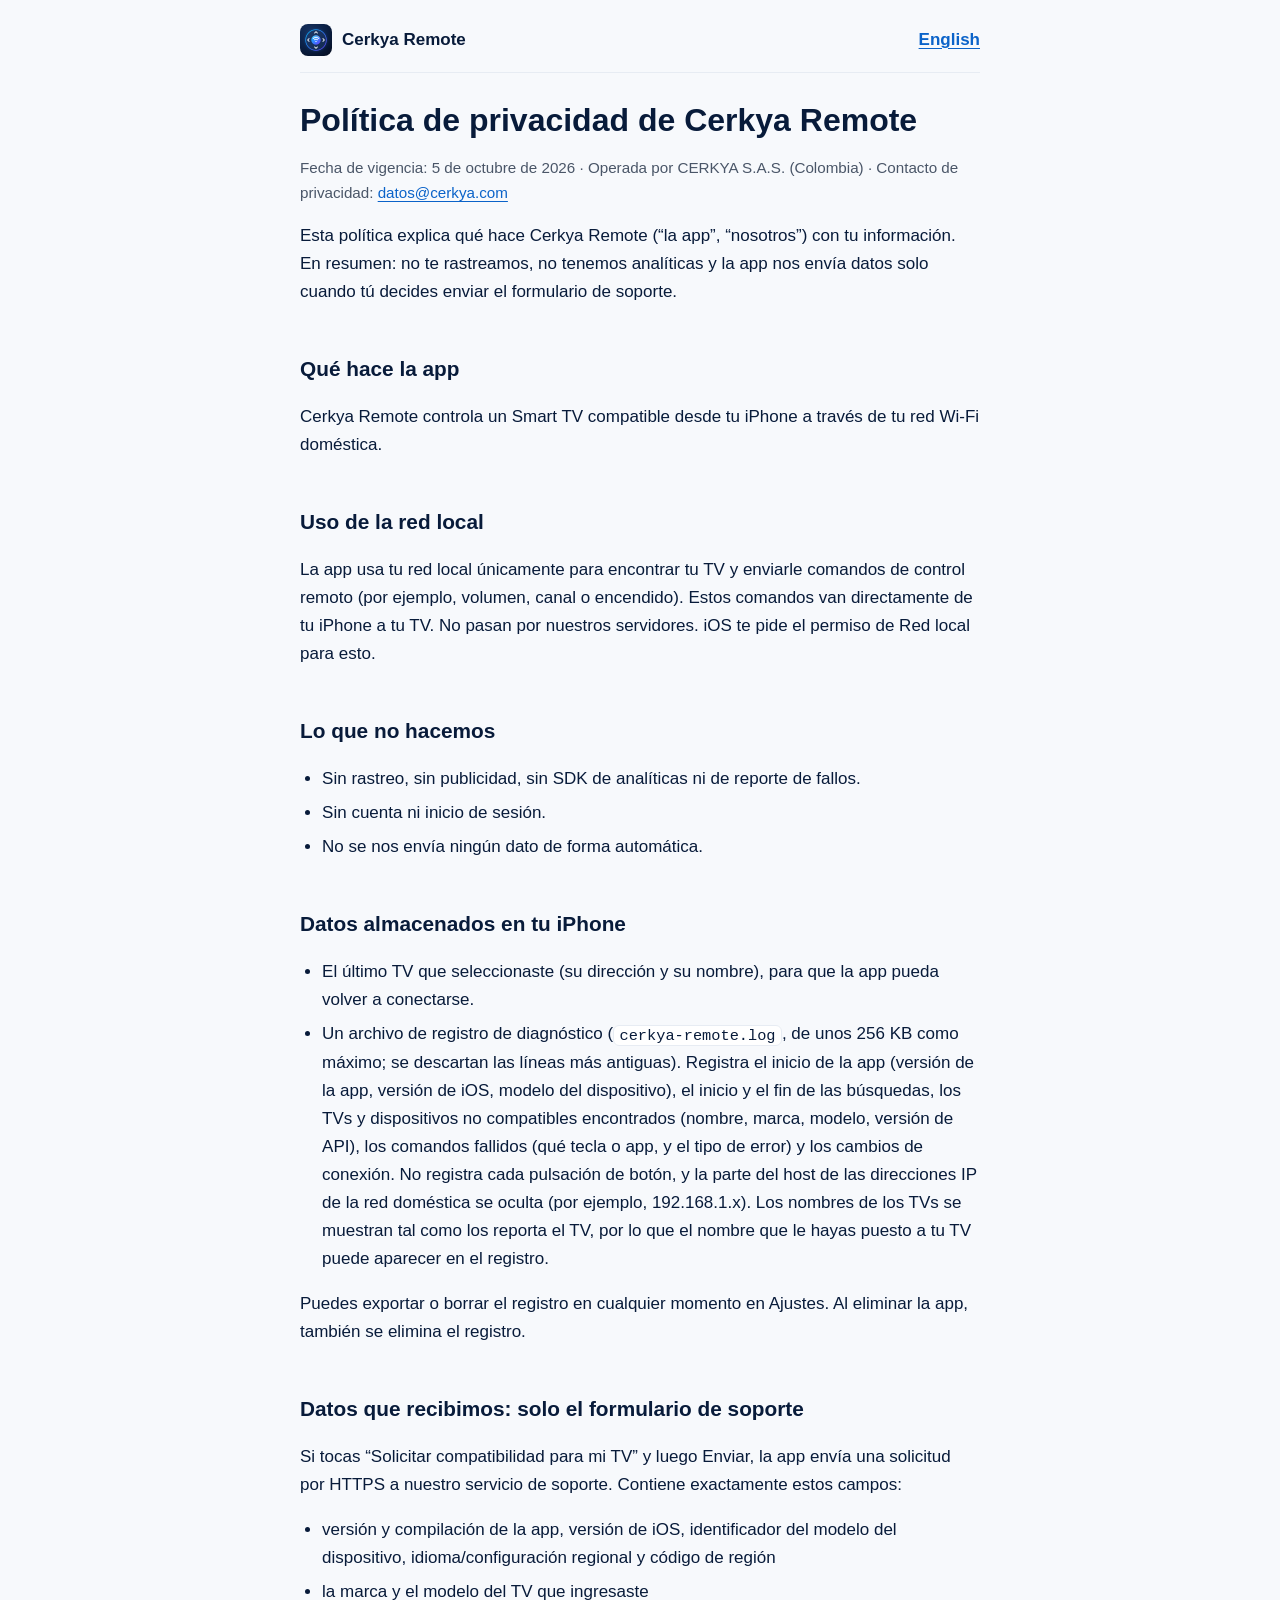
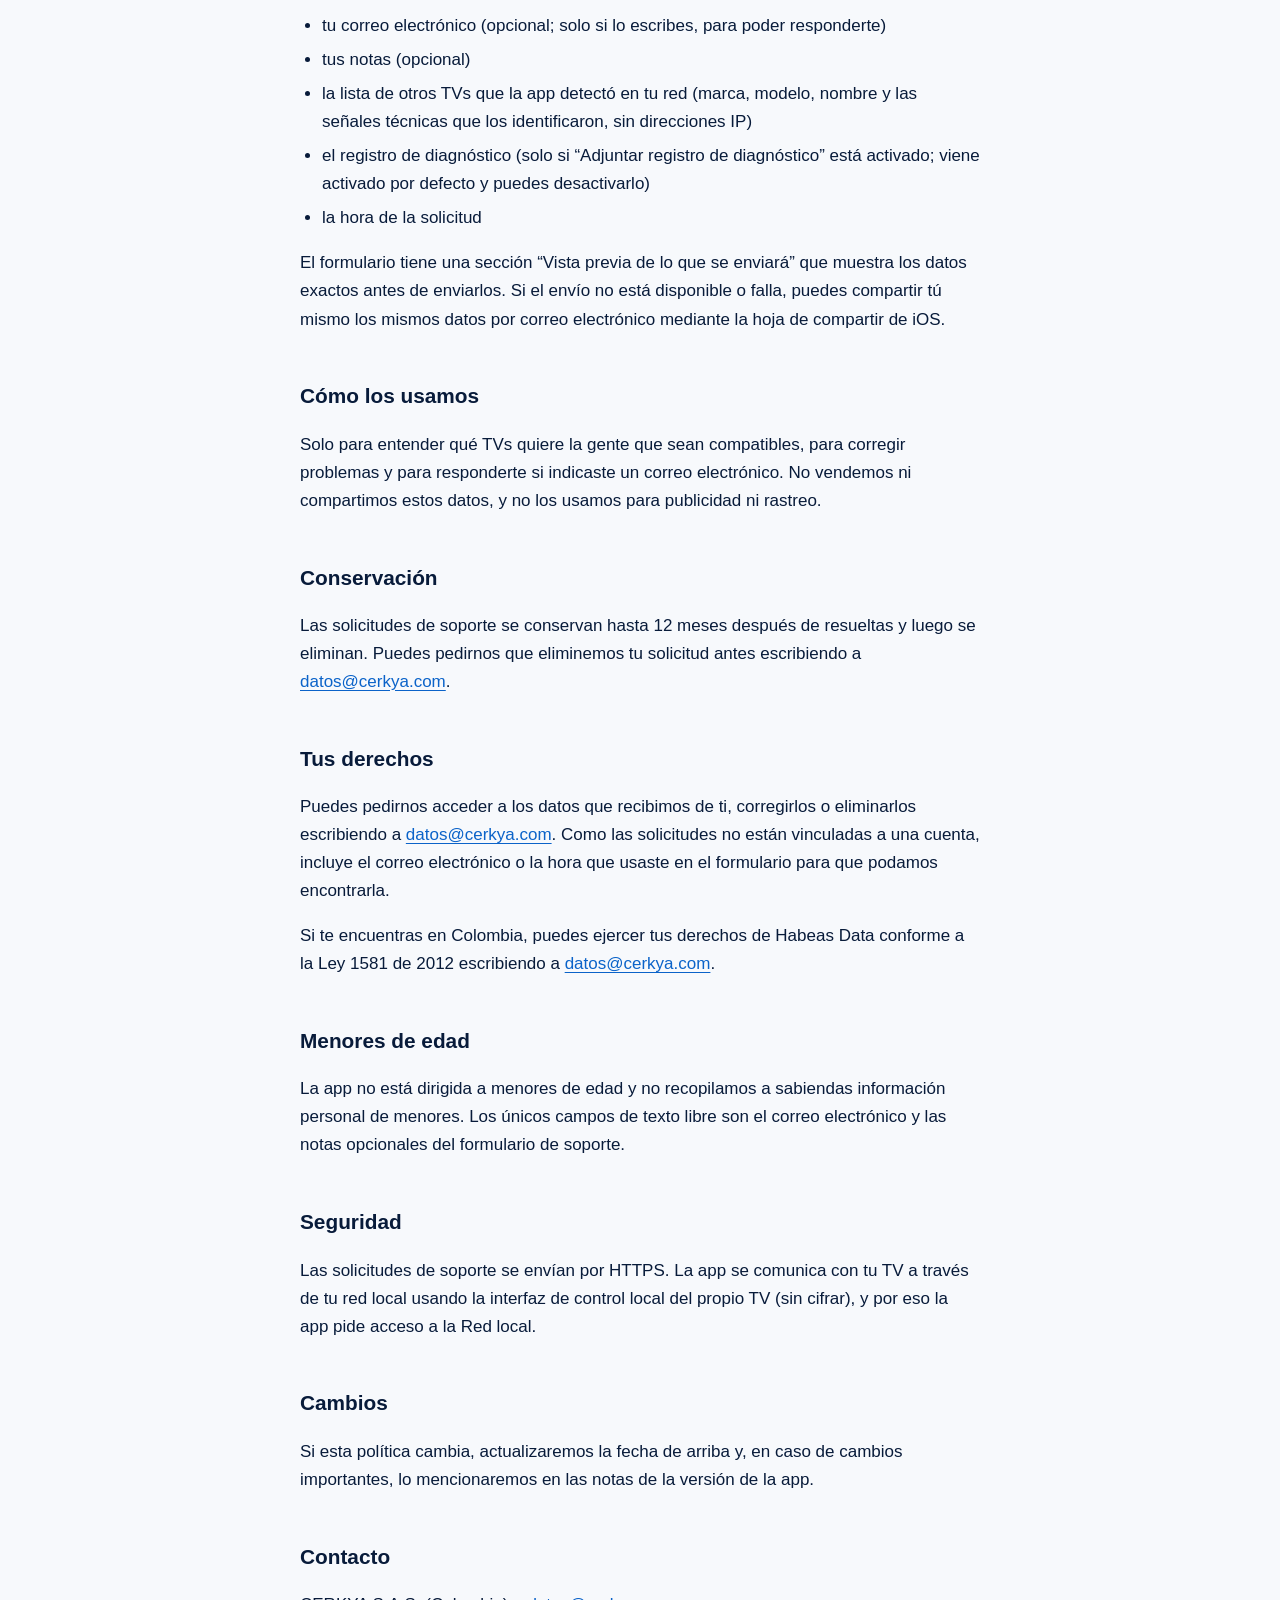
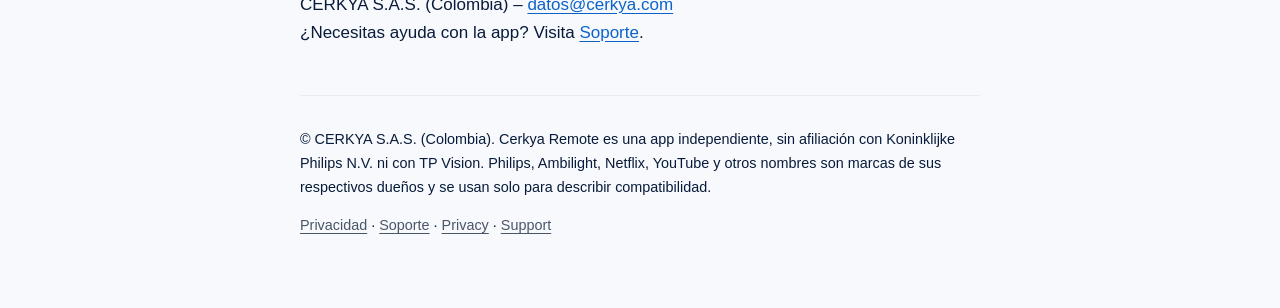
==== privacy/index.html @ a85cf03d "feat: add privacy and support pages" ====
<!doctype html>
<html lang="es">
<head>
<meta charset="utf-8">
<meta name="viewport" content="width=device-width, initial-scale=1">
<title>Política de privacidad | Cerkya Remote</title>
<meta name="description" content="Política de privacidad de Cerkya: Control Remoto TV. Sin rastreo ni analíticas; solo enviamos datos si tú envías el formulario de soporte.">
<meta name="color-scheme" content="dark light">
<link rel="icon" type="image/png" href="../assets/favicon.png">
<link rel="apple-touch-icon" href="../assets/apple-touch-icon.png">
<link rel="stylesheet" href="../assets/style.css">
</head>
<body>
<div class="wrap">
<header class="top"><a class="brand" href="../"><img src="../assets/icon.png" alt="" width="32" height="32"><span>Cerkya Remote</span></a><span class="lang"><a href="en/" hreflang="en">English</a></span></header>
<main>
<h1>Política de privacidad de Cerkya Remote</h1>
<p class="meta">Fecha de vigencia: 5 de octubre de 2026 · Operada por CERKYA S.A.S. (Colombia) · Contacto de privacidad: <a href="mailto:datos@cerkya.com">datos@cerkya.com</a></p>
<p>Esta política explica qué hace Cerkya Remote (&ldquo;la app&rdquo;, &ldquo;nosotros&rdquo;) con tu información. En resumen: no te rastreamos, no tenemos analíticas y la app nos envía datos solo cuando tú decides enviar el formulario de soporte.</p>
<h2>Qué hace la app</h2>
<p>Cerkya Remote controla un Smart TV compatible desde tu iPhone a través de tu red Wi-Fi doméstica.</p>
<h2>Uso de la red local</h2>
<p>La app usa tu red local únicamente para encontrar tu TV y enviarle comandos de control remoto (por ejemplo, volumen, canal o encendido). Estos comandos van directamente de tu iPhone a tu TV. No pasan por nuestros servidores. iOS te pide el permiso de Red local para esto.</p>
<h2>Lo que no hacemos</h2>
<ul><li>Sin rastreo, sin publicidad, sin SDK de analíticas ni de reporte de fallos.</li><li>Sin cuenta ni inicio de sesión.</li><li>No se nos envía ningún dato de forma automática.</li></ul>
<h2>Datos almacenados en tu iPhone</h2>
<ul>
<li>El último TV que seleccionaste (su dirección y su nombre), para que la app pueda volver a conectarse.</li>
<li>Un archivo de registro de diagnóstico (<code>cerkya-remote.log</code>, de unos 256 KB como máximo; se descartan las líneas más antiguas). Registra el inicio de la app (versión de la app, versión de iOS, modelo del dispositivo), el inicio y el fin de las búsquedas, los TVs y dispositivos no compatibles encontrados (nombre, marca, modelo, versión de API), los comandos fallidos (qué tecla o app, y el tipo de error) y los cambios de conexión. No registra cada pulsación de botón, y la parte del host de las direcciones IP de la red doméstica se oculta (por ejemplo, 192.168.1.x). Los nombres de los TVs se muestran tal como los reporta el TV, por lo que el nombre que le hayas puesto a tu TV puede aparecer en el registro.</li></ul>
<p>Puedes exportar o borrar el registro en cualquier momento en Ajustes. Al eliminar la app, también se elimina el registro.</p>
<h2>Datos que recibimos: solo el formulario de soporte</h2>
<p>Si tocas &ldquo;Solicitar compatibilidad para mi TV&rdquo; y luego Enviar, la app envía una solicitud por HTTPS a nuestro servicio de soporte. Contiene exactamente estos campos:</p>
<ul>
<li>versión y compilación de la app, versión de iOS, identificador del modelo del dispositivo, idioma/configuración regional y código de región</li>
<li>la marca y el modelo del TV que ingresaste</li>
<li>tu correo electrónico (opcional; solo si lo escribes, para poder responderte)</li>
<li>tus notas (opcional)</li>
<li>la lista de otros TVs que la app detectó en tu red (marca, modelo, nombre y las señales técnicas que los identificaron, sin direcciones IP)</li>
<li>el registro de diagnóstico (solo si &ldquo;Adjuntar registro de diagnóstico&rdquo; está activado; viene activado por defecto y puedes desactivarlo)</li>
<li>la hora de la solicitud</li></ul>
<p>El formulario tiene una sección &ldquo;Vista previa de lo que se enviará&rdquo; que muestra los datos exactos antes de enviarlos. Si el envío no está disponible o falla, puedes compartir tú mismo los mismos datos por correo electrónico mediante la hoja de compartir de iOS.</p>
<h2>Cómo los usamos</h2>
<p>Solo para entender qué TVs quiere la gente que sean compatibles, para corregir problemas y para responderte si indicaste un correo electrónico. No vendemos ni compartimos estos datos, y no los usamos para publicidad ni rastreo.</p>
<h2>Conservación</h2>
<p>Las solicitudes de soporte se conservan hasta 12 meses después de resueltas y luego se eliminan. Puedes pedirnos que eliminemos tu solicitud antes escribiendo a <a href="mailto:datos@cerkya.com">datos@cerkya.com</a>.</p>
<h2>Tus derechos</h2>
<p>Puedes pedirnos acceder a los datos que recibimos de ti, corregirlos o eliminarlos escribiendo a <a href="mailto:datos@cerkya.com">datos@cerkya.com</a>. Como las solicitudes no están vinculadas a una cuenta, incluye el correo electrónico o la hora que usaste en el formulario para que podamos encontrarla.</p>
<p>Si te encuentras en Colombia, puedes ejercer tus derechos de Habeas Data conforme a la Ley 1581 de 2012 escribiendo a <a href="mailto:datos@cerkya.com">datos@cerkya.com</a>.</p>
<h2>Menores de edad</h2>
<p>La app no está dirigida a menores de edad y no recopilamos a sabiendas información personal de menores. Los únicos campos de texto libre son el correo electrónico y las notas opcionales del formulario de soporte.</p>
<h2>Seguridad</h2>
<p>Las solicitudes de soporte se envían por HTTPS. La app se comunica con tu TV a través de tu red local usando la interfaz de control local del propio TV (sin cifrar), y por eso la app pide acceso a la Red local.</p>
<h2>Cambios</h2>
<p>Si esta política cambia, actualizaremos la fecha de arriba y, en caso de cambios importantes, lo mencionaremos en las notas de la versión de la app.</p>
<h2>Contacto</h2>
<p>CERKYA S.A.S. (Colombia) &ndash; <a href="mailto:datos@cerkya.com">datos@cerkya.com</a><br>¿Necesitas ayuda con la app? Visita <a href="../support/">Soporte</a>.</p>
</main>
<footer><p>© CERKYA S.A.S. (Colombia). Cerkya Remote es una app independiente, sin afiliación con Koninklijke Philips N.V. ni con TP Vision. Philips, Ambilight, Netflix, YouTube y otros nombres son marcas de sus respectivos dueños y se usan solo para describir compatibilidad.</p><p><a href="../privacy/">Privacidad</a> · <a href="../support/">Soporte</a> · <a href="../privacy/en/">Privacy</a> · <a href="../support/en/">Support</a></p></footer>
</div>
</body>
</html>
---- assets/style.css ----
:root{--bg:#081B3A;--surface:#0E2A52;--border:#1E3A66;--text:#EAF1FB;--muted:#A9B8CF;--link:#4DD2FF;--accent:#00C2FF;--blue:#2D8CFF;--violet:#6A3CFF;--note:#0B2447}
@media (prefers-color-scheme:light){:root{--bg:#F7F9FC;--surface:#FFFFFF;--border:#E7ECF3;--text:#081B3A;--muted:#4A5668;--link:#0B63C9;--accent:#2D8CFF;--note:#EAF3FF}}
*{box-sizing:border-box}
html{-webkit-text-size-adjust:100%}
body{margin:0;background:var(--bg);color:var(--text);font:17px/1.65 -apple-system,BlinkMacSystemFont,"Inter","Segoe UI",Roboto,Helvetica,Arial,sans-serif}
.wrap{max-width:720px;margin:0 auto;padding:24px 20px 56px}
header.top{display:flex;justify-content:space-between;align-items:center;gap:12px;padding-bottom:16px;border-bottom:1px solid var(--border);margin-bottom:28px;flex-wrap:wrap}
header.top a.brand{display:flex;align-items:center;gap:10px;color:var(--text);font-weight:650;text-decoration:none}
header.top img{width:32px;height:32px;border-radius:8px}
.lang a{color:var(--link);font-weight:600}
h1{font-size:2rem;line-height:1.2;margin:0 0 .4em}
h2{font-size:1.3rem;margin:2em 0 .5em;padding-top:.2em}
h3{font-size:1.05rem;margin:1.4em 0 .3em}
p,li{color:var(--text)}
.muted,.meta{color:var(--muted)}
.meta{font-size:.95rem}
a{color:var(--link);text-underline-offset:3px}
a:focus-visible{outline:2px solid var(--accent);outline-offset:2px;border-radius:3px}
ul,ol{padding-left:1.3em}li{margin:.35em 0}
code{background:var(--surface);border:1px solid var(--border);border-radius:6px;padding:.05em .35em;font-size:.9em}
.hero{text-align:center;padding:12px 0 8px}
.hero img{width:128px;height:128px;border-radius:28px;box-shadow:0 10px 30px rgba(0,0,0,.35)}
.hero h1{margin-top:.6em}
.card{background:var(--surface);border:1px solid var(--border);border-radius:16px;padding:18px 20px;margin:22px 0}
.card.tv{border-color:var(--accent);background:var(--note)}
.card h2{margin-top:0}
.btns{display:flex;flex-wrap:wrap;gap:12px;margin:16px 0}
.btn{display:inline-block;padding:.65em 1.1em;border-radius:12px;border:1px solid var(--border);background:var(--surface);color:var(--text);text-decoration:none;font-weight:600}
.btn:hover{border-color:var(--accent)}
.grid{display:grid;grid-template-columns:1fr 1fr;gap:14px}
@media (max-width:560px){.grid{grid-template-columns:1fr}body{font-size:16px}h1{font-size:1.7rem}}
details{background:var(--surface);border:1px solid var(--border);border-radius:12px;padding:10px 16px;margin:10px 0}
summary{cursor:pointer;font-weight:600}
footer{margin-top:48px;padding-top:18px;border-top:1px solid var(--border);color:var(--muted);font-size:.9rem}
footer a{color:var(--muted)}
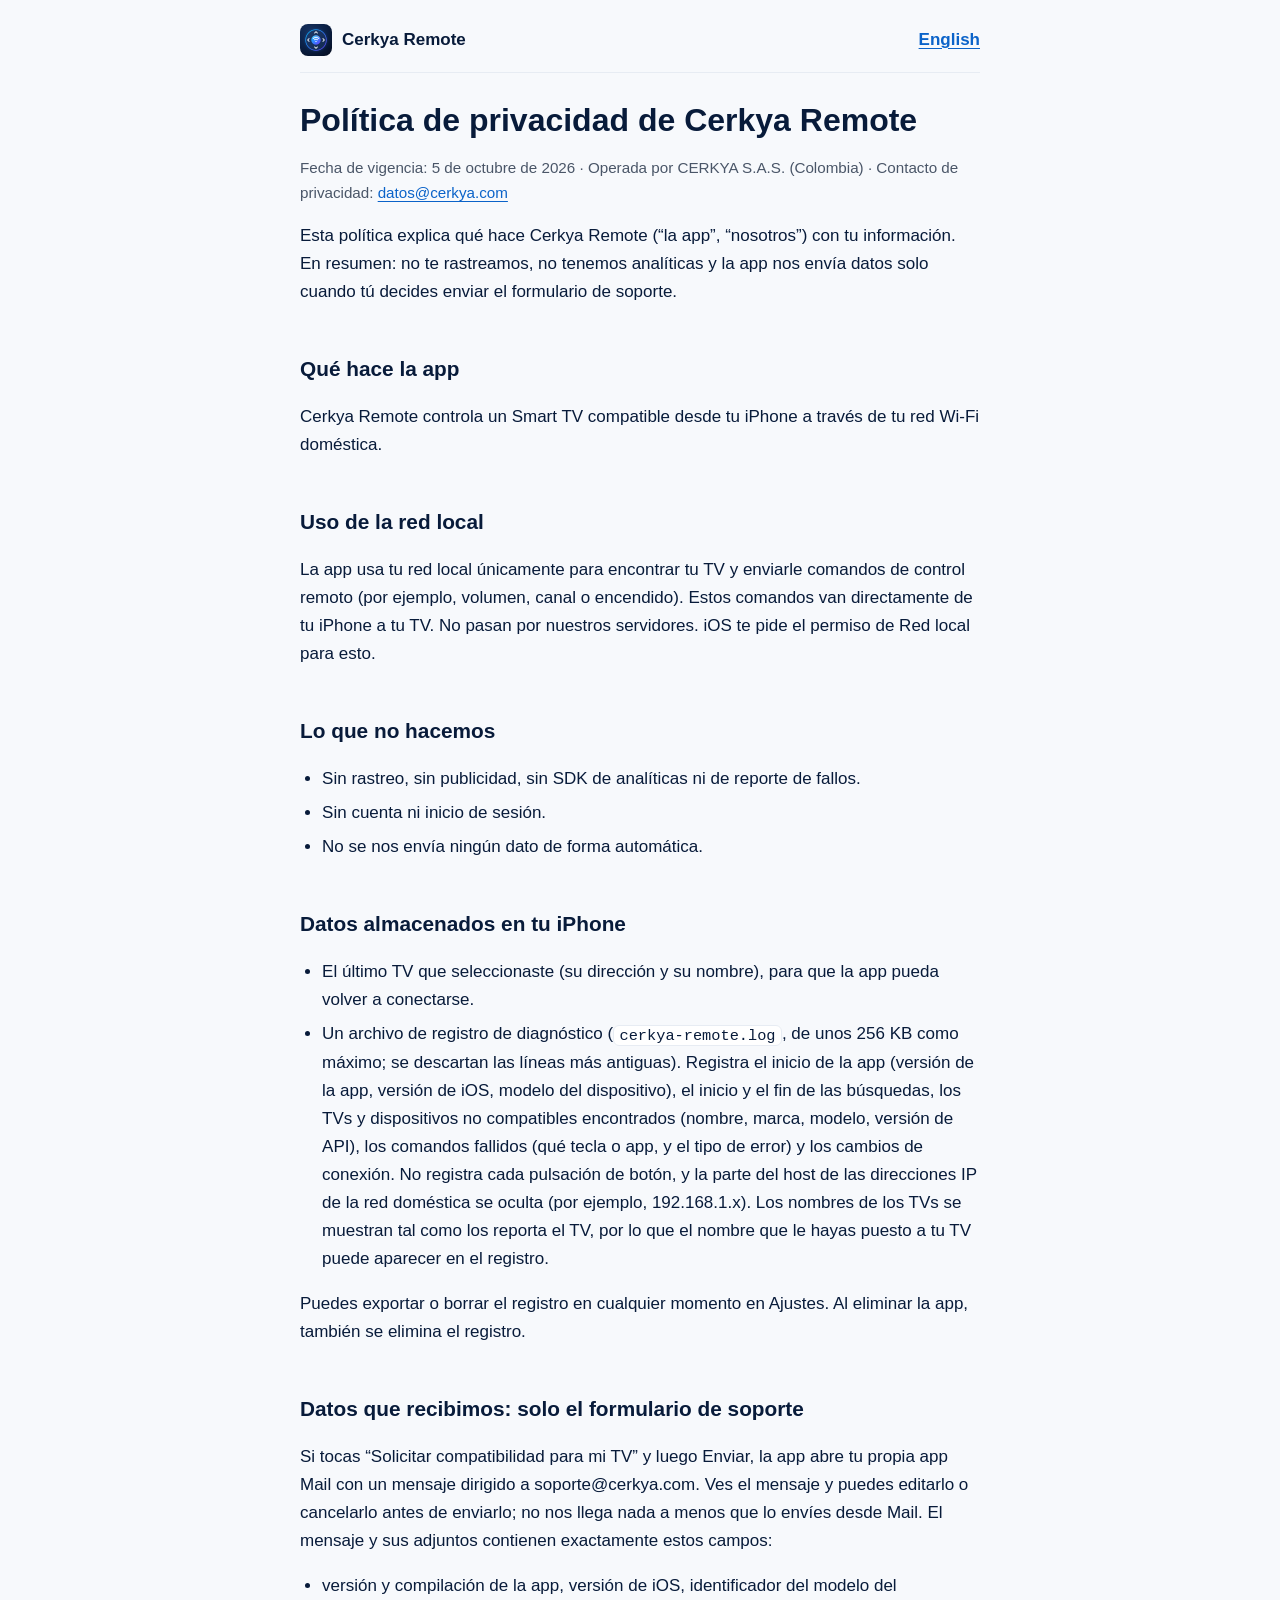
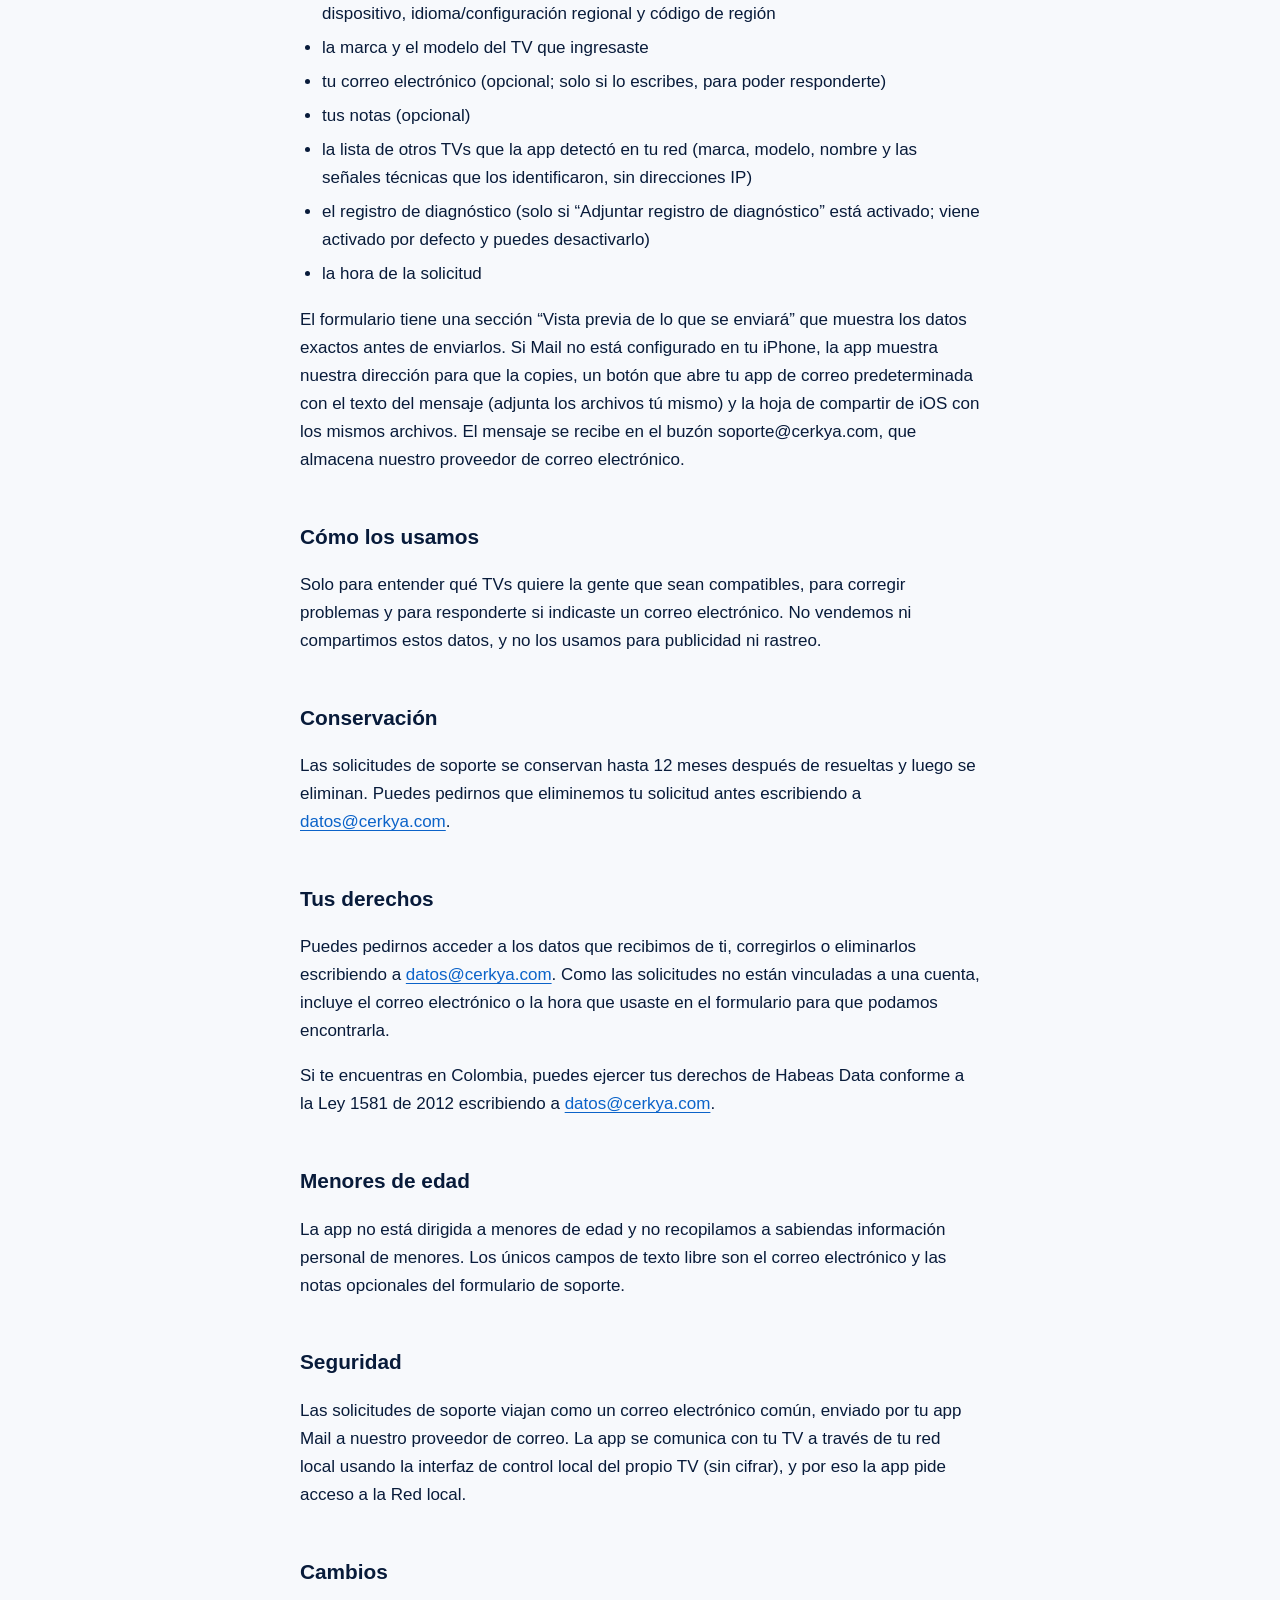
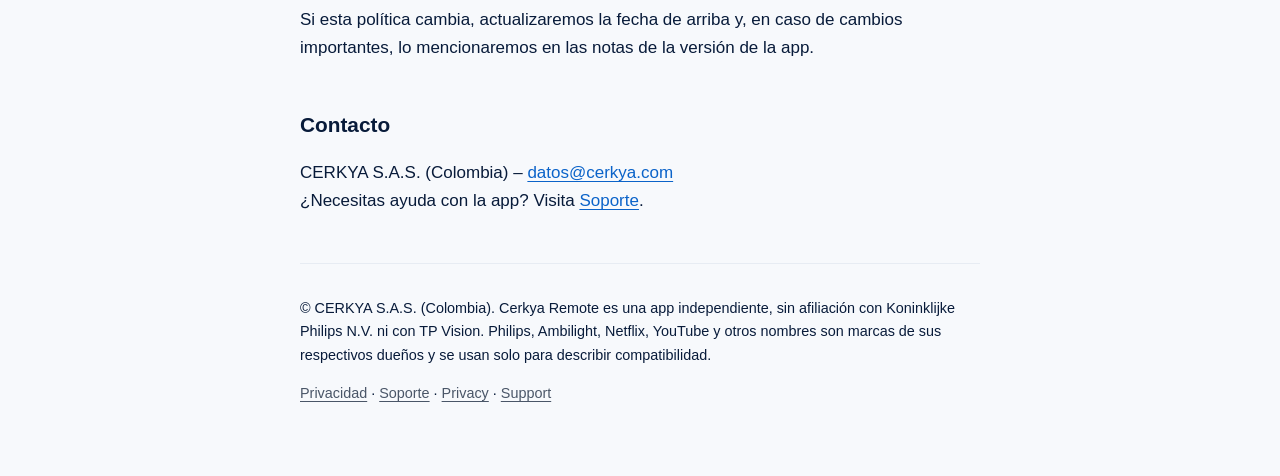
==== commit 30e445bf: "docs: describe email delivery of support requests" ====
--- a/privacy/index.html
+++ b/privacy/index.html
@@ -29,7 +29,7 @@
 <li>Un archivo de registro de diagnóstico (<code>cerkya-remote.log</code>, de unos 256 KB como máximo; se descartan las líneas más antiguas). Registra el inicio de la app (versión de la app, versión de iOS, modelo del dispositivo), el inicio y el fin de las búsquedas, los TVs y dispositivos no compatibles encontrados (nombre, marca, modelo, versión de API), los comandos fallidos (qué tecla o app, y el tipo de error) y los cambios de conexión. No registra cada pulsación de botón, y la parte del host de las direcciones IP de la red doméstica se oculta (por ejemplo, 192.168.1.x). Los nombres de los TVs se muestran tal como los reporta el TV, por lo que el nombre que le hayas puesto a tu TV puede aparecer en el registro.</li></ul>
 <p>Puedes exportar o borrar el registro en cualquier momento en Ajustes. Al eliminar la app, también se elimina el registro.</p>
 <h2>Datos que recibimos: solo el formulario de soporte</h2>
-<p>Si tocas &ldquo;Solicitar compatibilidad para mi TV&rdquo; y luego Enviar, la app envía una solicitud por HTTPS a nuestro servicio de soporte. Contiene exactamente estos campos:</p>
+<p>Si tocas &ldquo;Solicitar compatibilidad para mi TV&rdquo; y luego Enviar, la app abre tu propia app Mail con un mensaje dirigido a soporte@cerkya.com. Ves el mensaje y puedes editarlo o cancelarlo antes de enviarlo; no nos llega nada a menos que lo envíes desde Mail. El mensaje y sus adjuntos contienen exactamente estos campos:</p>
 <ul>
 <li>versión y compilación de la app, versión de iOS, identificador del modelo del dispositivo, idioma/configuración regional y código de región</li>
 <li>la marca y el modelo del TV que ingresaste</li>
@@ -38,7 +38,7 @@
 <li>la lista de otros TVs que la app detectó en tu red (marca, modelo, nombre y las señales técnicas que los identificaron, sin direcciones IP)</li>
 <li>el registro de diagnóstico (solo si &ldquo;Adjuntar registro de diagnóstico&rdquo; está activado; viene activado por defecto y puedes desactivarlo)</li>
 <li>la hora de la solicitud</li></ul>
-<p>El formulario tiene una sección &ldquo;Vista previa de lo que se enviará&rdquo; que muestra los datos exactos antes de enviarlos. Si el envío no está disponible o falla, puedes compartir tú mismo los mismos datos por correo electrónico mediante la hoja de compartir de iOS.</p>
+<p>El formulario tiene una sección &ldquo;Vista previa de lo que se enviará&rdquo; que muestra los datos exactos antes de enviarlos. Si Mail no está configurado en tu iPhone, la app muestra nuestra dirección para que la copies, un botón que abre tu app de correo predeterminada con el texto del mensaje (adjunta los archivos tú mismo) y la hoja de compartir de iOS con los mismos archivos. El mensaje se recibe en el buzón soporte@cerkya.com, que almacena nuestro proveedor de correo electrónico.</p>
 <h2>Cómo los usamos</h2>
 <p>Solo para entender qué TVs quiere la gente que sean compatibles, para corregir problemas y para responderte si indicaste un correo electrónico. No vendemos ni compartimos estos datos, y no los usamos para publicidad ni rastreo.</p>
 <h2>Conservación</h2>
@@ -49,7 +49,7 @@
 <h2>Menores de edad</h2>
 <p>La app no está dirigida a menores de edad y no recopilamos a sabiendas información personal de menores. Los únicos campos de texto libre son el correo electrónico y las notas opcionales del formulario de soporte.</p>
 <h2>Seguridad</h2>
-<p>Las solicitudes de soporte se envían por HTTPS. La app se comunica con tu TV a través de tu red local usando la interfaz de control local del propio TV (sin cifrar), y por eso la app pide acceso a la Red local.</p>
+<p>Las solicitudes de soporte viajan como un correo electrónico común, enviado por tu app Mail a nuestro proveedor de correo. La app se comunica con tu TV a través de tu red local usando la interfaz de control local del propio TV (sin cifrar), y por eso la app pide acceso a la Red local.</p>
 <h2>Cambios</h2>
 <p>Si esta política cambia, actualizaremos la fecha de arriba y, en caso de cambios importantes, lo mencionaremos en las notas de la versión de la app.</p>
 <h2>Contacto</h2>
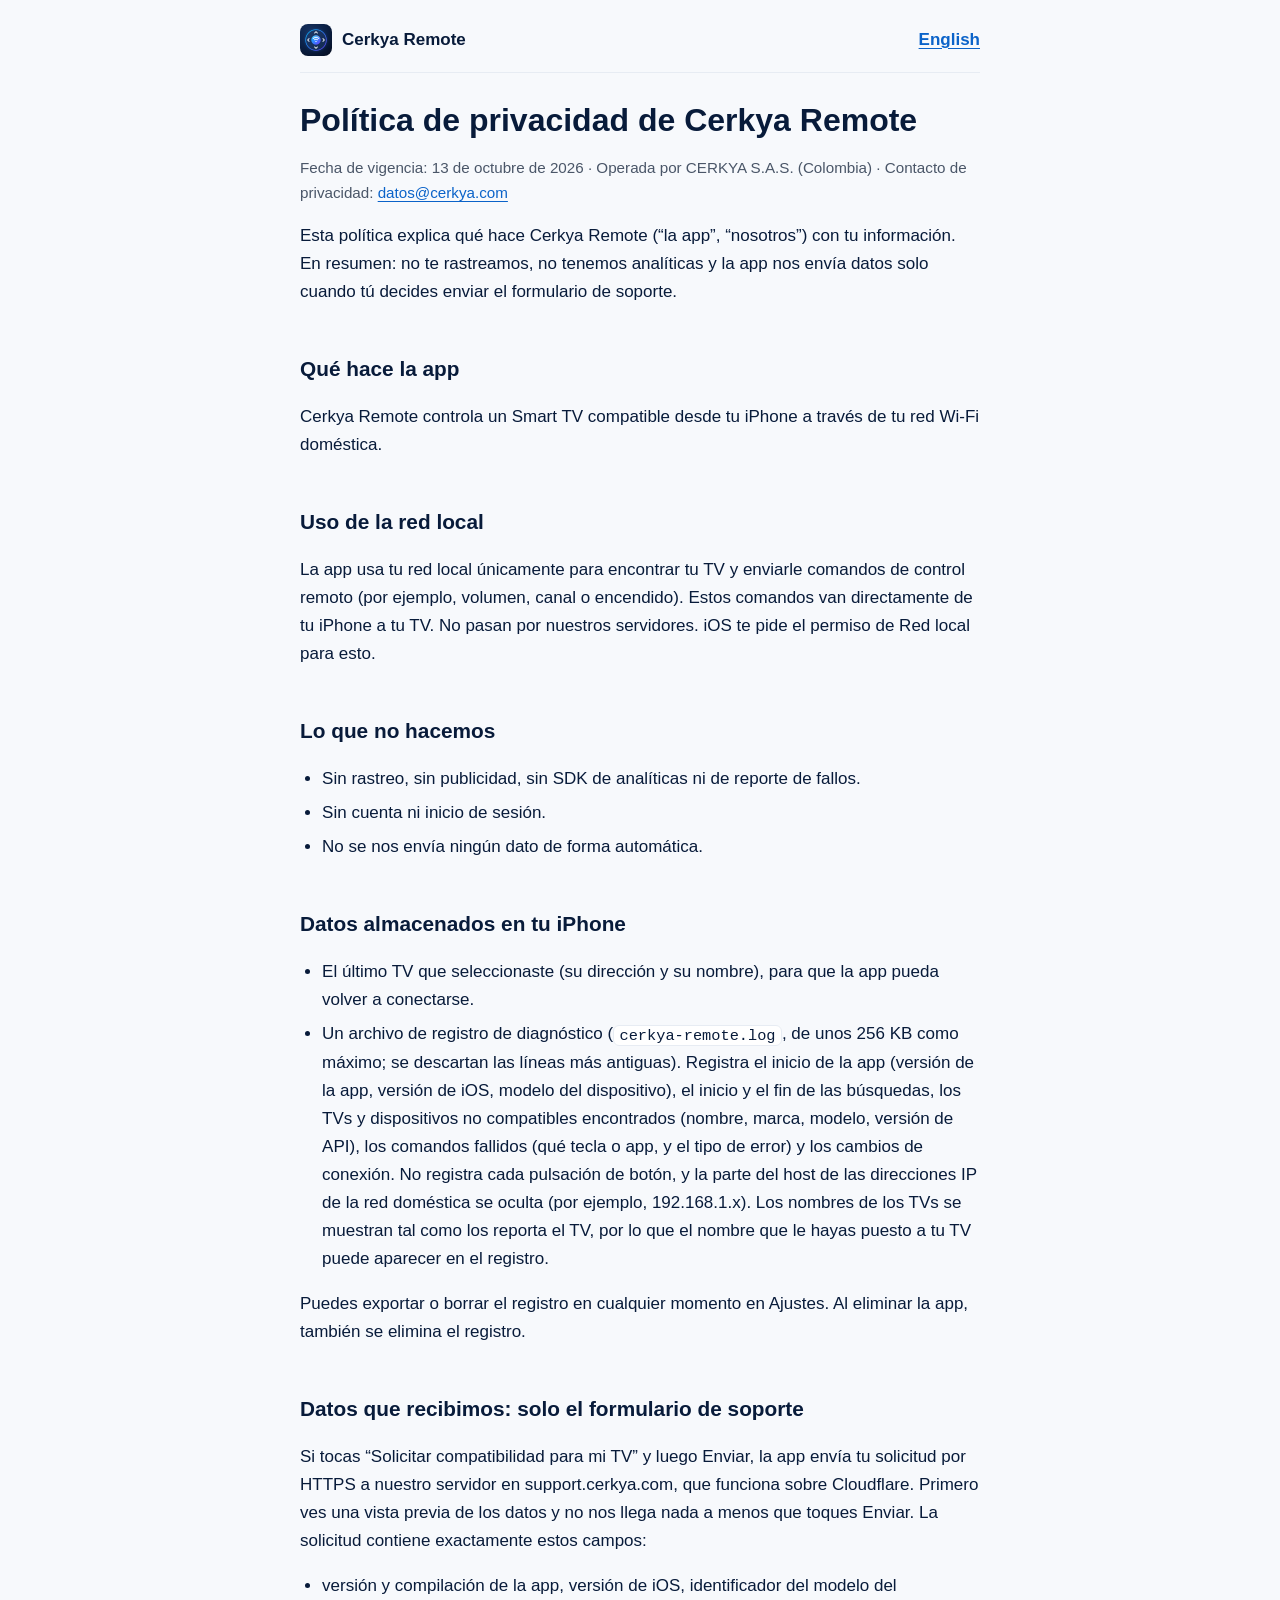
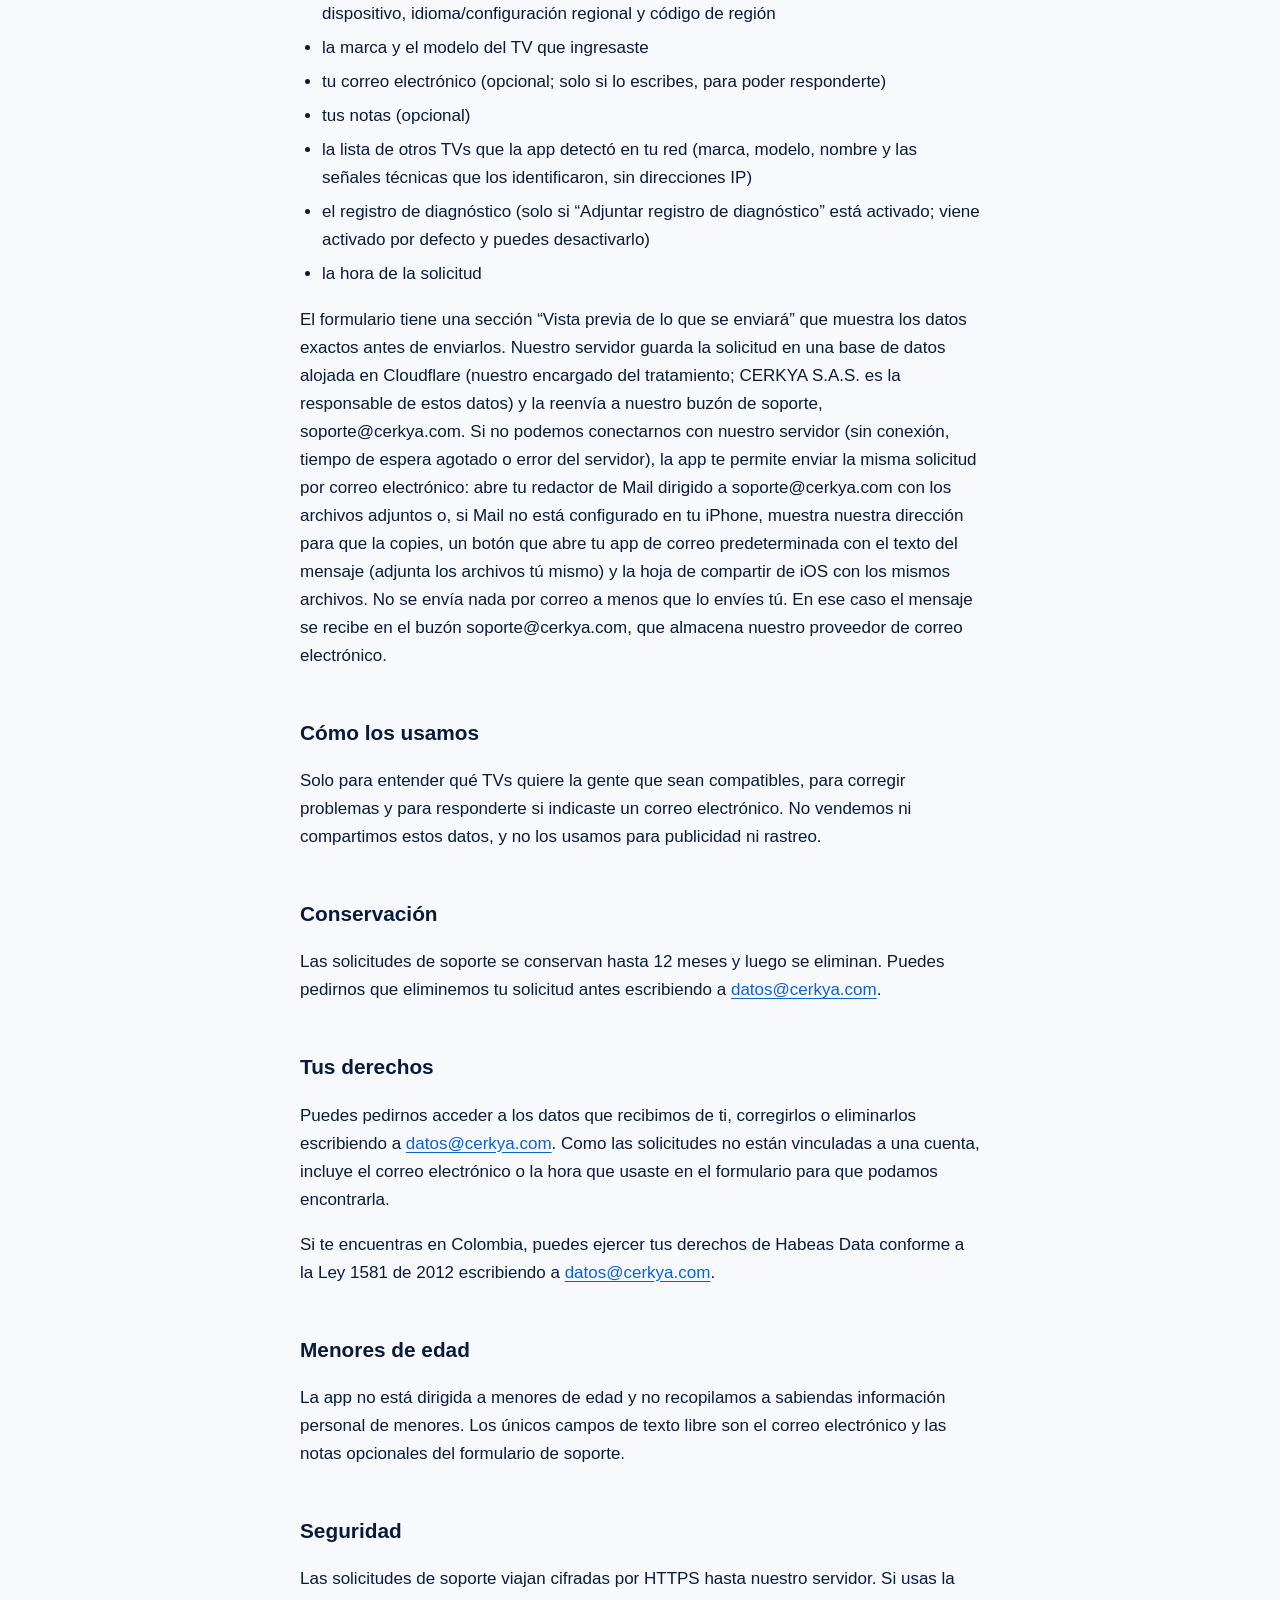
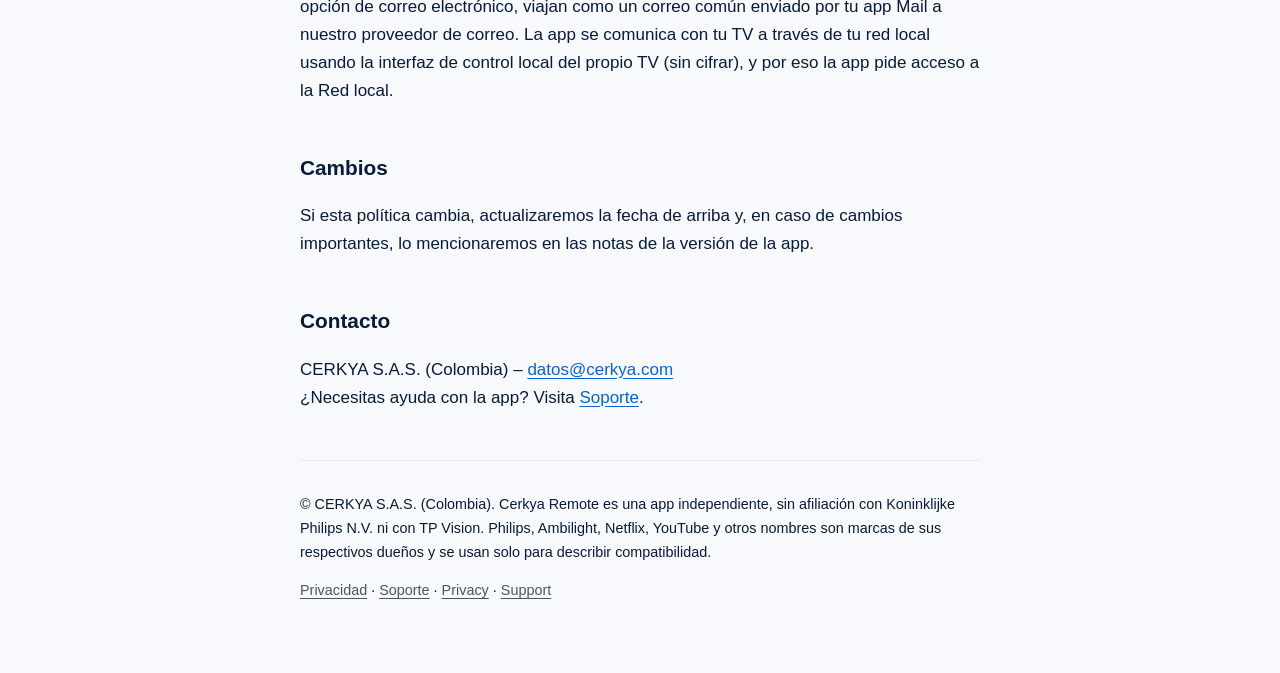
==== commit 4003fdb9: "docs: describe server delivery of support requests" ====
--- a/privacy/index.html
+++ b/privacy/index.html
@@ -15,7 +15,7 @@
 <header class="top"><a class="brand" href="../"><img src="../assets/icon.png" alt="" width="32" height="32"><span>Cerkya Remote</span></a><span class="lang"><a href="en/" hreflang="en">English</a></span></header>
 <main>
 <h1>Política de privacidad de Cerkya Remote</h1>
-<p class="meta">Fecha de vigencia: 5 de octubre de 2026 · Operada por CERKYA S.A.S. (Colombia) · Contacto de privacidad: <a href="mailto:datos@cerkya.com">datos@cerkya.com</a></p>
+<p class="meta">Fecha de vigencia: 13 de octubre de 2026 · Operada por CERKYA S.A.S. (Colombia) · Contacto de privacidad: <a href="mailto:datos@cerkya.com">datos@cerkya.com</a></p>
 <p>Esta política explica qué hace Cerkya Remote (&ldquo;la app&rdquo;, &ldquo;nosotros&rdquo;) con tu información. En resumen: no te rastreamos, no tenemos analíticas y la app nos envía datos solo cuando tú decides enviar el formulario de soporte.</p>
 <h2>Qué hace la app</h2>
 <p>Cerkya Remote controla un Smart TV compatible desde tu iPhone a través de tu red Wi-Fi doméstica.</p>
@@ -29,7 +29,7 @@
 <li>Un archivo de registro de diagnóstico (<code>cerkya-remote.log</code>, de unos 256 KB como máximo; se descartan las líneas más antiguas). Registra el inicio de la app (versión de la app, versión de iOS, modelo del dispositivo), el inicio y el fin de las búsquedas, los TVs y dispositivos no compatibles encontrados (nombre, marca, modelo, versión de API), los comandos fallidos (qué tecla o app, y el tipo de error) y los cambios de conexión. No registra cada pulsación de botón, y la parte del host de las direcciones IP de la red doméstica se oculta (por ejemplo, 192.168.1.x). Los nombres de los TVs se muestran tal como los reporta el TV, por lo que el nombre que le hayas puesto a tu TV puede aparecer en el registro.</li></ul>
 <p>Puedes exportar o borrar el registro en cualquier momento en Ajustes. Al eliminar la app, también se elimina el registro.</p>
 <h2>Datos que recibimos: solo el formulario de soporte</h2>
-<p>Si tocas &ldquo;Solicitar compatibilidad para mi TV&rdquo; y luego Enviar, la app abre tu propia app Mail con un mensaje dirigido a soporte@cerkya.com. Ves el mensaje y puedes editarlo o cancelarlo antes de enviarlo; no nos llega nada a menos que lo envíes desde Mail. El mensaje y sus adjuntos contienen exactamente estos campos:</p>
+<p>Si tocas &ldquo;Solicitar compatibilidad para mi TV&rdquo; y luego Enviar, la app envía tu solicitud por HTTPS a nuestro servidor en support.cerkya.com, que funciona sobre Cloudflare. Primero ves una vista previa de los datos y no nos llega nada a menos que toques Enviar. La solicitud contiene exactamente estos campos:</p>
 <ul>
 <li>versión y compilación de la app, versión de iOS, identificador del modelo del dispositivo, idioma/configuración regional y código de región</li>
 <li>la marca y el modelo del TV que ingresaste</li>
@@ -38,18 +38,18 @@
 <li>la lista de otros TVs que la app detectó en tu red (marca, modelo, nombre y las señales técnicas que los identificaron, sin direcciones IP)</li>
 <li>el registro de diagnóstico (solo si &ldquo;Adjuntar registro de diagnóstico&rdquo; está activado; viene activado por defecto y puedes desactivarlo)</li>
 <li>la hora de la solicitud</li></ul>
-<p>El formulario tiene una sección &ldquo;Vista previa de lo que se enviará&rdquo; que muestra los datos exactos antes de enviarlos. Si Mail no está configurado en tu iPhone, la app muestra nuestra dirección para que la copies, un botón que abre tu app de correo predeterminada con el texto del mensaje (adjunta los archivos tú mismo) y la hoja de compartir de iOS con los mismos archivos. El mensaje se recibe en el buzón soporte@cerkya.com, que almacena nuestro proveedor de correo electrónico.</p>
+<p>El formulario tiene una sección &ldquo;Vista previa de lo que se enviará&rdquo; que muestra los datos exactos antes de enviarlos. Nuestro servidor guarda la solicitud en una base de datos alojada en Cloudflare (nuestro encargado del tratamiento; CERKYA S.A.S. es la responsable de estos datos) y la reenvía a nuestro buzón de soporte, soporte@cerkya.com. Si no podemos conectarnos con nuestro servidor (sin conexión, tiempo de espera agotado o error del servidor), la app te permite enviar la misma solicitud por correo electrónico: abre tu redactor de Mail dirigido a soporte@cerkya.com con los archivos adjuntos o, si Mail no está configurado en tu iPhone, muestra nuestra dirección para que la copies, un botón que abre tu app de correo predeterminada con el texto del mensaje (adjunta los archivos tú mismo) y la hoja de compartir de iOS con los mismos archivos. No se envía nada por correo a menos que lo envíes tú. En ese caso el mensaje se recibe en el buzón soporte@cerkya.com, que almacena nuestro proveedor de correo electrónico.</p>
 <h2>Cómo los usamos</h2>
 <p>Solo para entender qué TVs quiere la gente que sean compatibles, para corregir problemas y para responderte si indicaste un correo electrónico. No vendemos ni compartimos estos datos, y no los usamos para publicidad ni rastreo.</p>
 <h2>Conservación</h2>
-<p>Las solicitudes de soporte se conservan hasta 12 meses después de resueltas y luego se eliminan. Puedes pedirnos que eliminemos tu solicitud antes escribiendo a <a href="mailto:datos@cerkya.com">datos@cerkya.com</a>.</p>
+<p>Las solicitudes de soporte se conservan hasta 12 meses y luego se eliminan. Puedes pedirnos que eliminemos tu solicitud antes escribiendo a <a href="mailto:datos@cerkya.com">datos@cerkya.com</a>.</p>
 <h2>Tus derechos</h2>
 <p>Puedes pedirnos acceder a los datos que recibimos de ti, corregirlos o eliminarlos escribiendo a <a href="mailto:datos@cerkya.com">datos@cerkya.com</a>. Como las solicitudes no están vinculadas a una cuenta, incluye el correo electrónico o la hora que usaste en el formulario para que podamos encontrarla.</p>
 <p>Si te encuentras en Colombia, puedes ejercer tus derechos de Habeas Data conforme a la Ley 1581 de 2012 escribiendo a <a href="mailto:datos@cerkya.com">datos@cerkya.com</a>.</p>
 <h2>Menores de edad</h2>
 <p>La app no está dirigida a menores de edad y no recopilamos a sabiendas información personal de menores. Los únicos campos de texto libre son el correo electrónico y las notas opcionales del formulario de soporte.</p>
 <h2>Seguridad</h2>
-<p>Las solicitudes de soporte viajan como un correo electrónico común, enviado por tu app Mail a nuestro proveedor de correo. La app se comunica con tu TV a través de tu red local usando la interfaz de control local del propio TV (sin cifrar), y por eso la app pide acceso a la Red local.</p>
+<p>Las solicitudes de soporte viajan cifradas por HTTPS hasta nuestro servidor. Si usas la opción de correo electrónico, viajan como un correo común enviado por tu app Mail a nuestro proveedor de correo. La app se comunica con tu TV a través de tu red local usando la interfaz de control local del propio TV (sin cifrar), y por eso la app pide acceso a la Red local.</p>
 <h2>Cambios</h2>
 <p>Si esta política cambia, actualizaremos la fecha de arriba y, en caso de cambios importantes, lo mencionaremos en las notas de la versión de la app.</p>
 <h2>Contacto</h2>
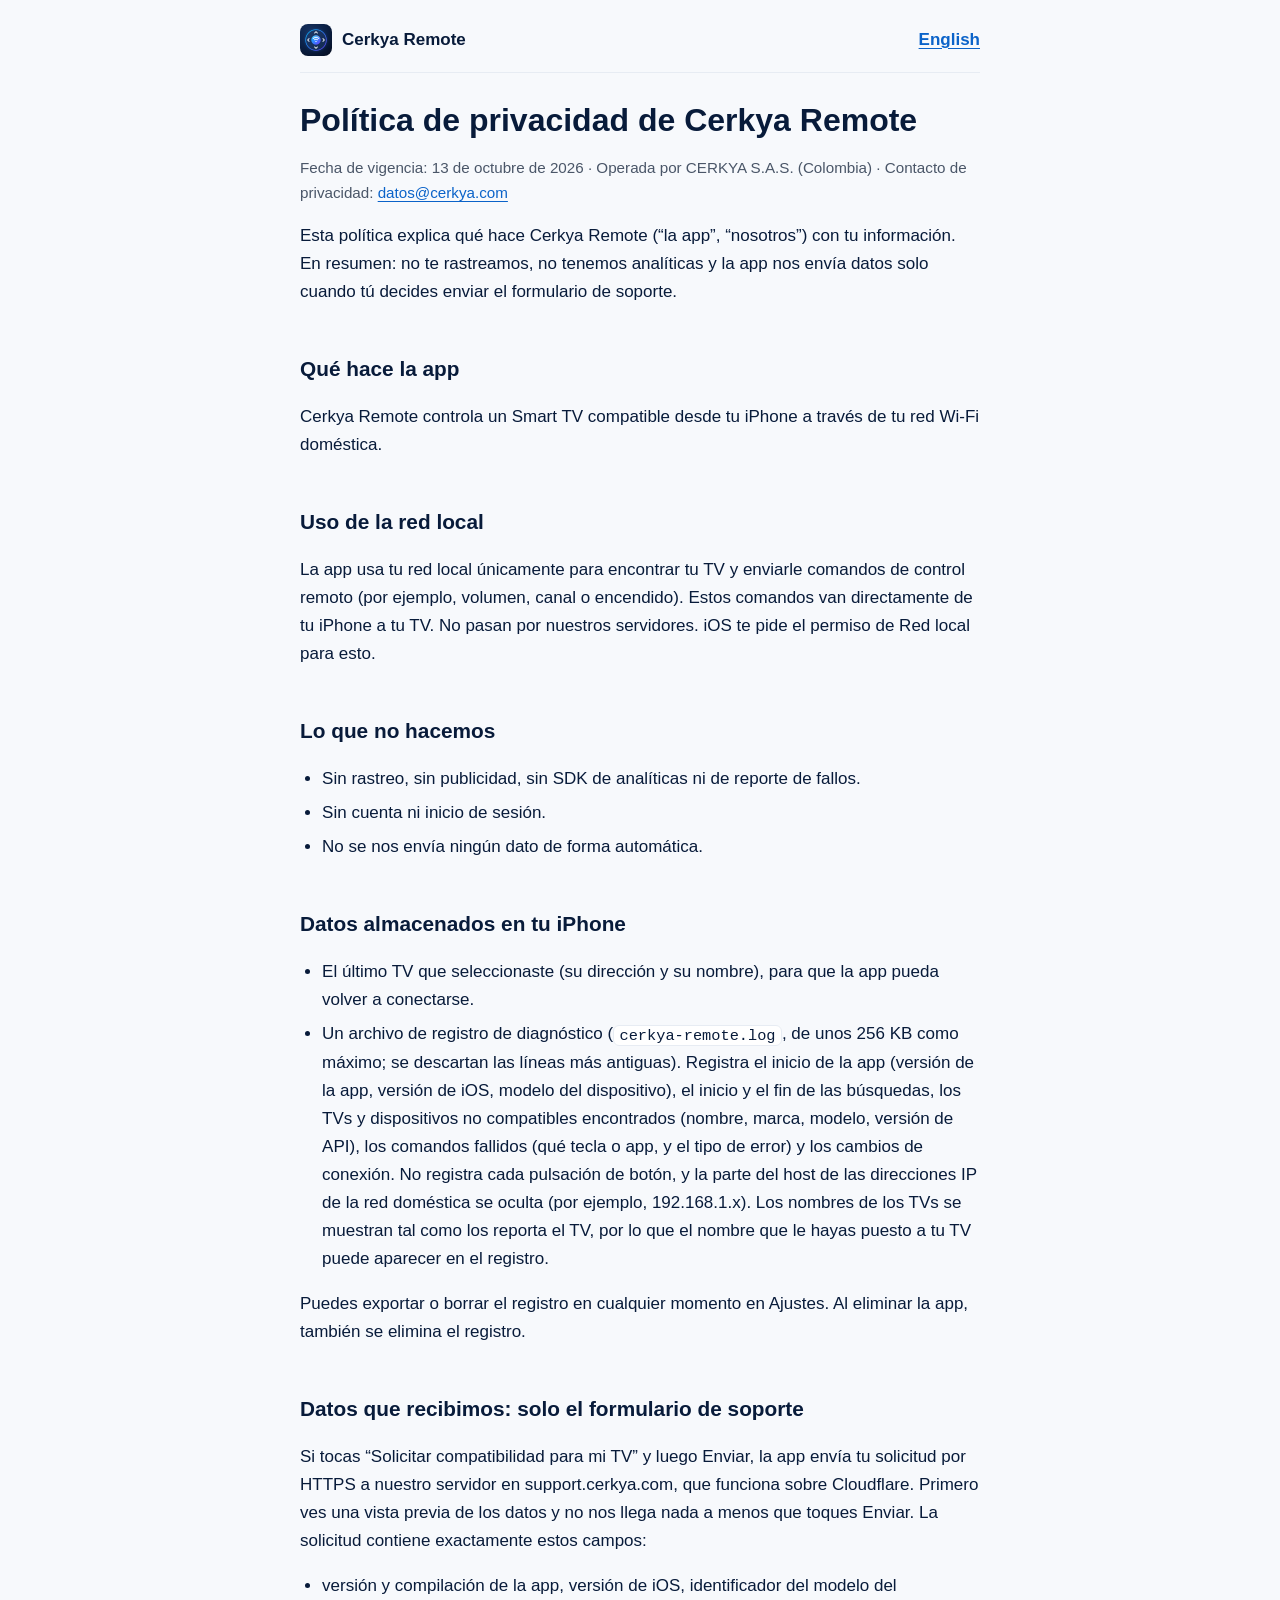
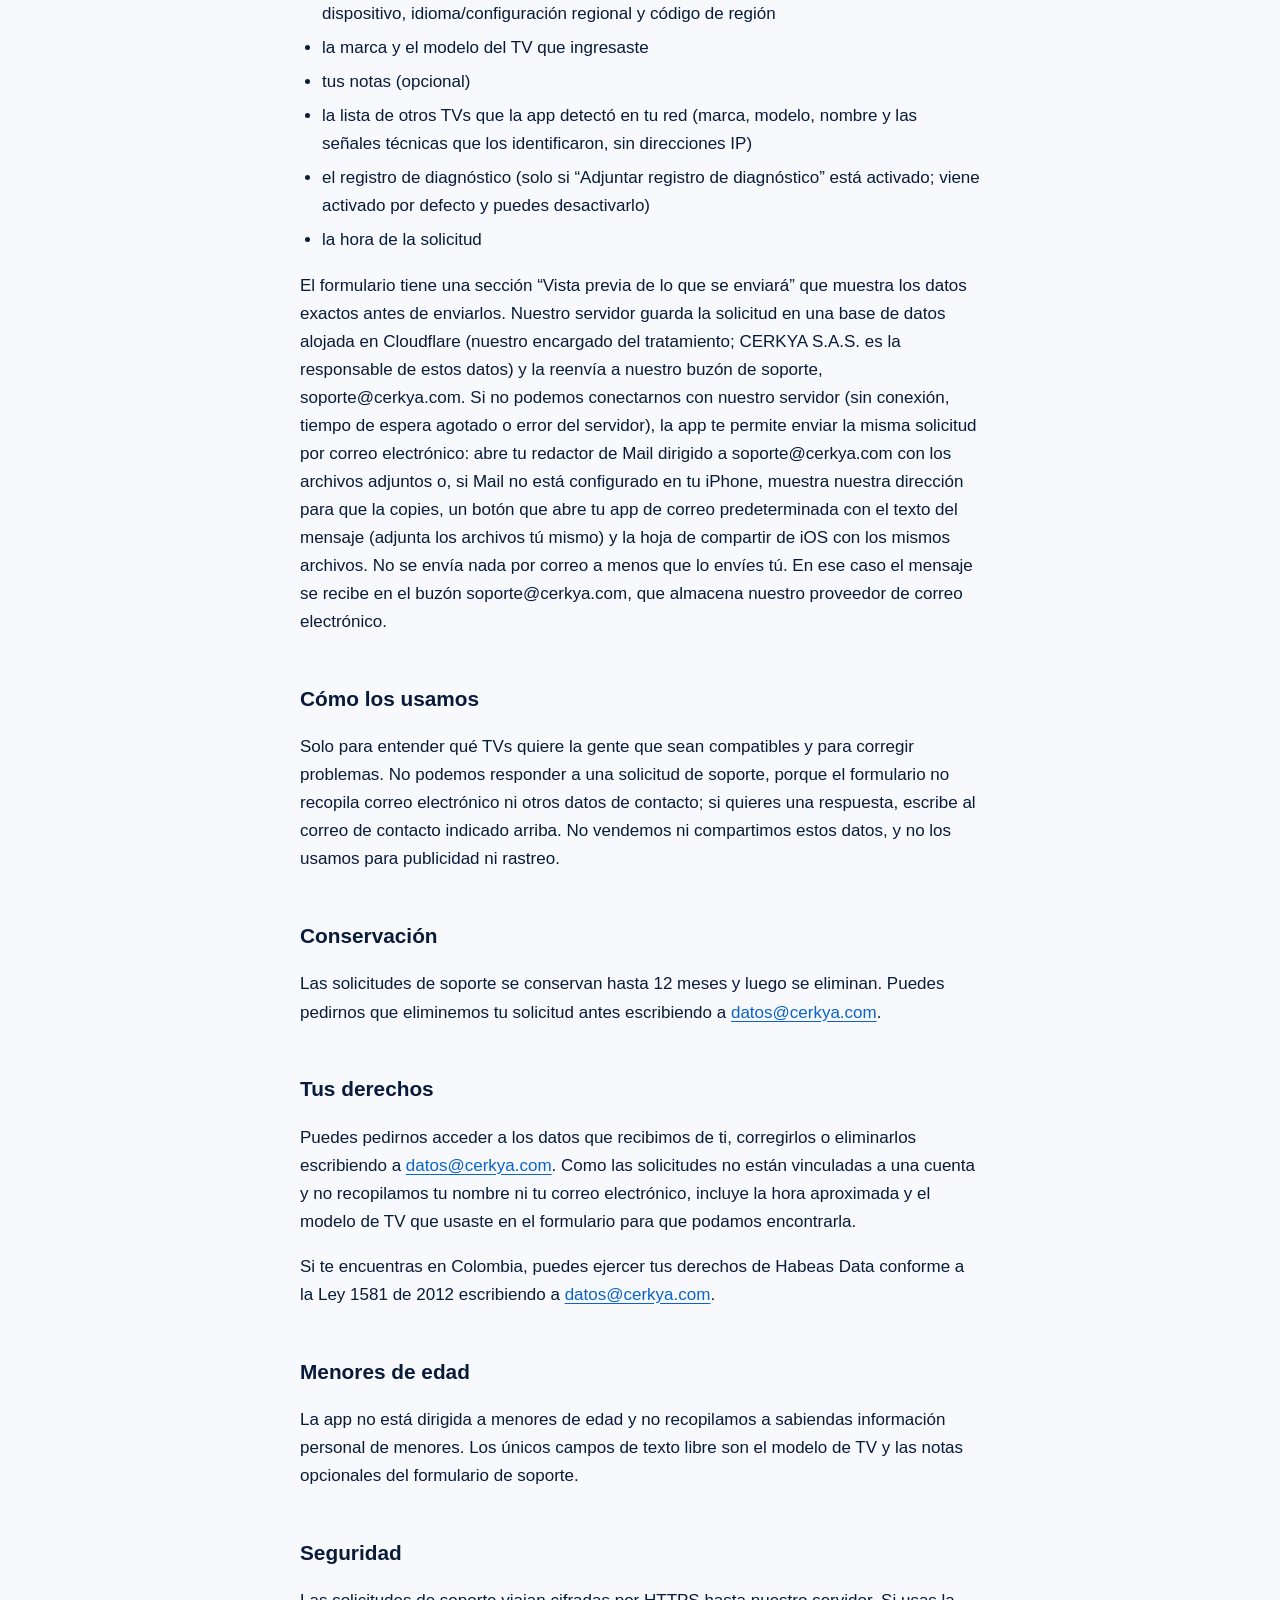
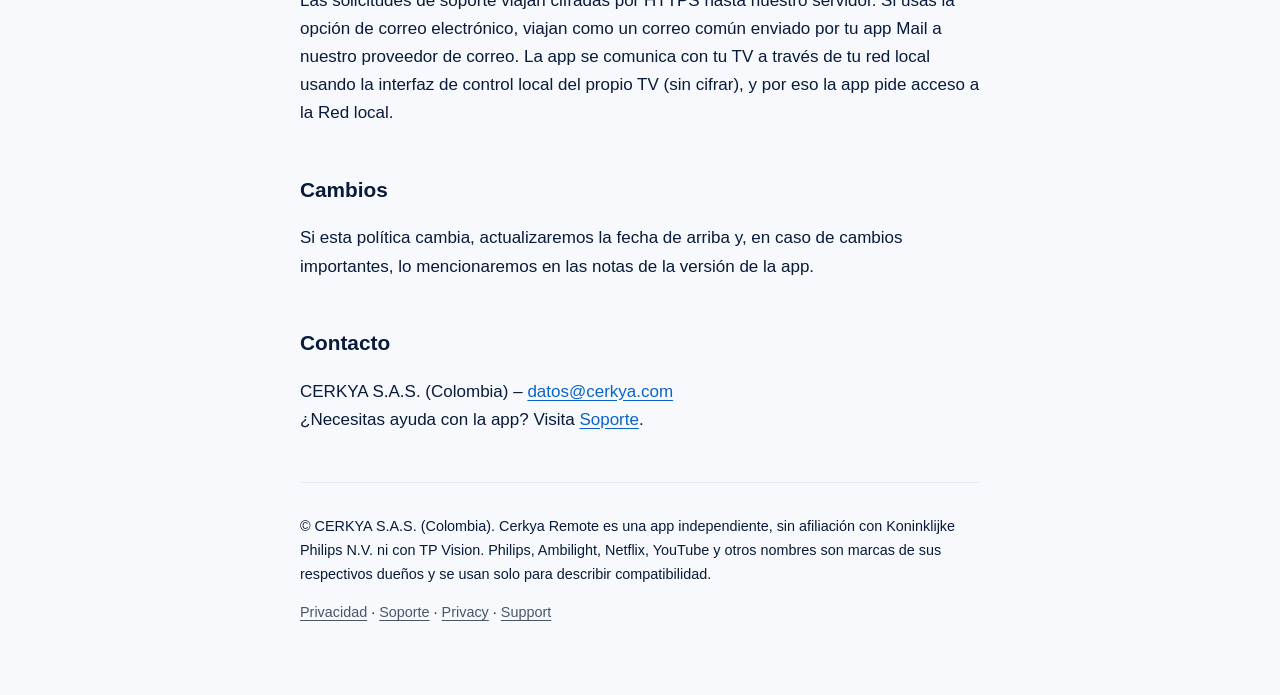
==== commit e168533f: "docs: drop email field from privacy policy and support pages" ====
--- a/privacy/index.html
+++ b/privacy/index.html
@@ -33,21 +33,20 @@
 <ul>
 <li>versión y compilación de la app, versión de iOS, identificador del modelo del dispositivo, idioma/configuración regional y código de región</li>
 <li>la marca y el modelo del TV que ingresaste</li>
-<li>tu correo electrónico (opcional; solo si lo escribes, para poder responderte)</li>
 <li>tus notas (opcional)</li>
 <li>la lista de otros TVs que la app detectó en tu red (marca, modelo, nombre y las señales técnicas que los identificaron, sin direcciones IP)</li>
 <li>el registro de diagnóstico (solo si &ldquo;Adjuntar registro de diagnóstico&rdquo; está activado; viene activado por defecto y puedes desactivarlo)</li>
 <li>la hora de la solicitud</li></ul>
 <p>El formulario tiene una sección &ldquo;Vista previa de lo que se enviará&rdquo; que muestra los datos exactos antes de enviarlos. Nuestro servidor guarda la solicitud en una base de datos alojada en Cloudflare (nuestro encargado del tratamiento; CERKYA S.A.S. es la responsable de estos datos) y la reenvía a nuestro buzón de soporte, soporte@cerkya.com. Si no podemos conectarnos con nuestro servidor (sin conexión, tiempo de espera agotado o error del servidor), la app te permite enviar la misma solicitud por correo electrónico: abre tu redactor de Mail dirigido a soporte@cerkya.com con los archivos adjuntos o, si Mail no está configurado en tu iPhone, muestra nuestra dirección para que la copies, un botón que abre tu app de correo predeterminada con el texto del mensaje (adjunta los archivos tú mismo) y la hoja de compartir de iOS con los mismos archivos. No se envía nada por correo a menos que lo envíes tú. En ese caso el mensaje se recibe en el buzón soporte@cerkya.com, que almacena nuestro proveedor de correo electrónico.</p>
 <h2>Cómo los usamos</h2>
-<p>Solo para entender qué TVs quiere la gente que sean compatibles, para corregir problemas y para responderte si indicaste un correo electrónico. No vendemos ni compartimos estos datos, y no los usamos para publicidad ni rastreo.</p>
+<p>Solo para entender qué TVs quiere la gente que sean compatibles y para corregir problemas. No podemos responder a una solicitud de soporte, porque el formulario no recopila correo electrónico ni otros datos de contacto; si quieres una respuesta, escribe al correo de contacto indicado arriba. No vendemos ni compartimos estos datos, y no los usamos para publicidad ni rastreo.</p>
 <h2>Conservación</h2>
 <p>Las solicitudes de soporte se conservan hasta 12 meses y luego se eliminan. Puedes pedirnos que eliminemos tu solicitud antes escribiendo a <a href="mailto:datos@cerkya.com">datos@cerkya.com</a>.</p>
 <h2>Tus derechos</h2>
-<p>Puedes pedirnos acceder a los datos que recibimos de ti, corregirlos o eliminarlos escribiendo a <a href="mailto:datos@cerkya.com">datos@cerkya.com</a>. Como las solicitudes no están vinculadas a una cuenta, incluye el correo electrónico o la hora que usaste en el formulario para que podamos encontrarla.</p>
+<p>Puedes pedirnos acceder a los datos que recibimos de ti, corregirlos o eliminarlos escribiendo a <a href="mailto:datos@cerkya.com">datos@cerkya.com</a>. Como las solicitudes no están vinculadas a una cuenta y no recopilamos tu nombre ni tu correo electrónico, incluye la hora aproximada y el modelo de TV que usaste en el formulario para que podamos encontrarla.</p>
 <p>Si te encuentras en Colombia, puedes ejercer tus derechos de Habeas Data conforme a la Ley 1581 de 2012 escribiendo a <a href="mailto:datos@cerkya.com">datos@cerkya.com</a>.</p>
 <h2>Menores de edad</h2>
-<p>La app no está dirigida a menores de edad y no recopilamos a sabiendas información personal de menores. Los únicos campos de texto libre son el correo electrónico y las notas opcionales del formulario de soporte.</p>
+<p>La app no está dirigida a menores de edad y no recopilamos a sabiendas información personal de menores. Los únicos campos de texto libre son el modelo de TV y las notas opcionales del formulario de soporte.</p>
 <h2>Seguridad</h2>
 <p>Las solicitudes de soporte viajan cifradas por HTTPS hasta nuestro servidor. Si usas la opción de correo electrónico, viajan como un correo común enviado por tu app Mail a nuestro proveedor de correo. La app se comunica con tu TV a través de tu red local usando la interfaz de control local del propio TV (sin cifrar), y por eso la app pide acceso a la Red local.</p>
 <h2>Cambios</h2>
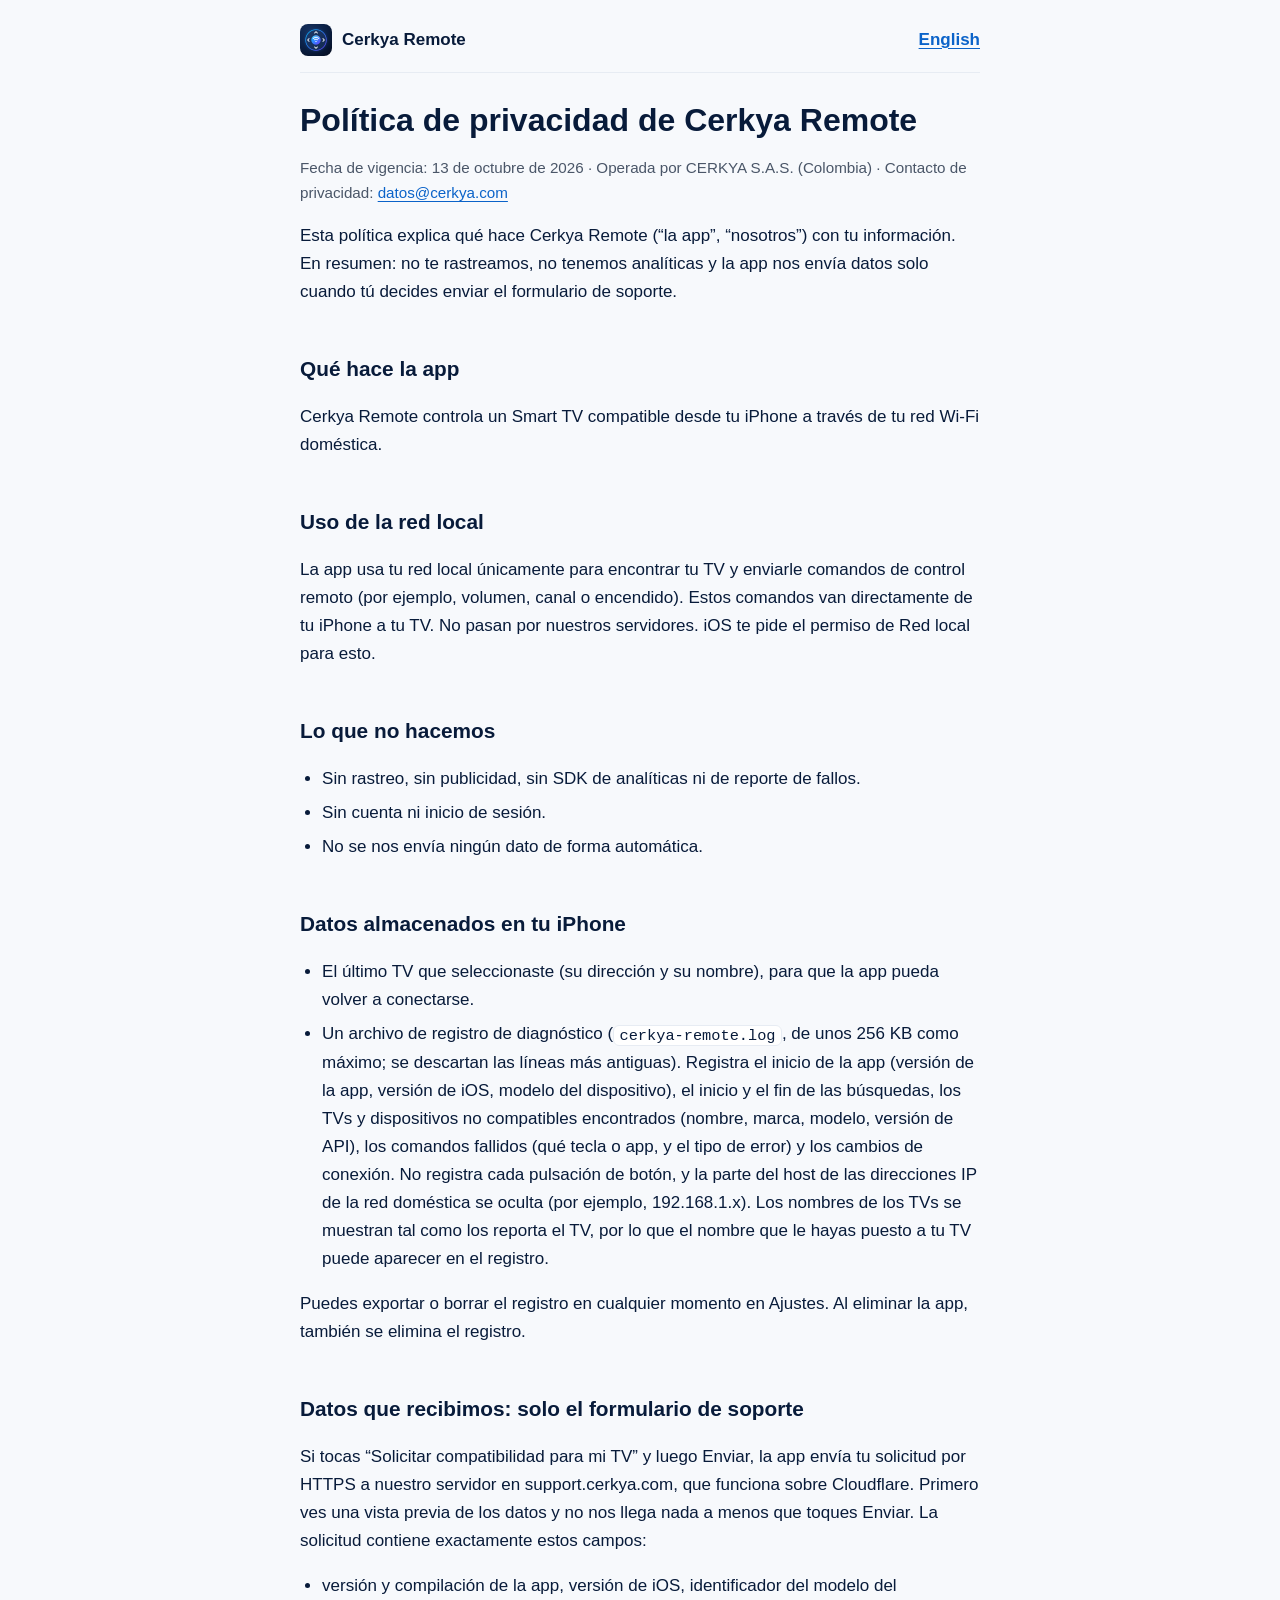
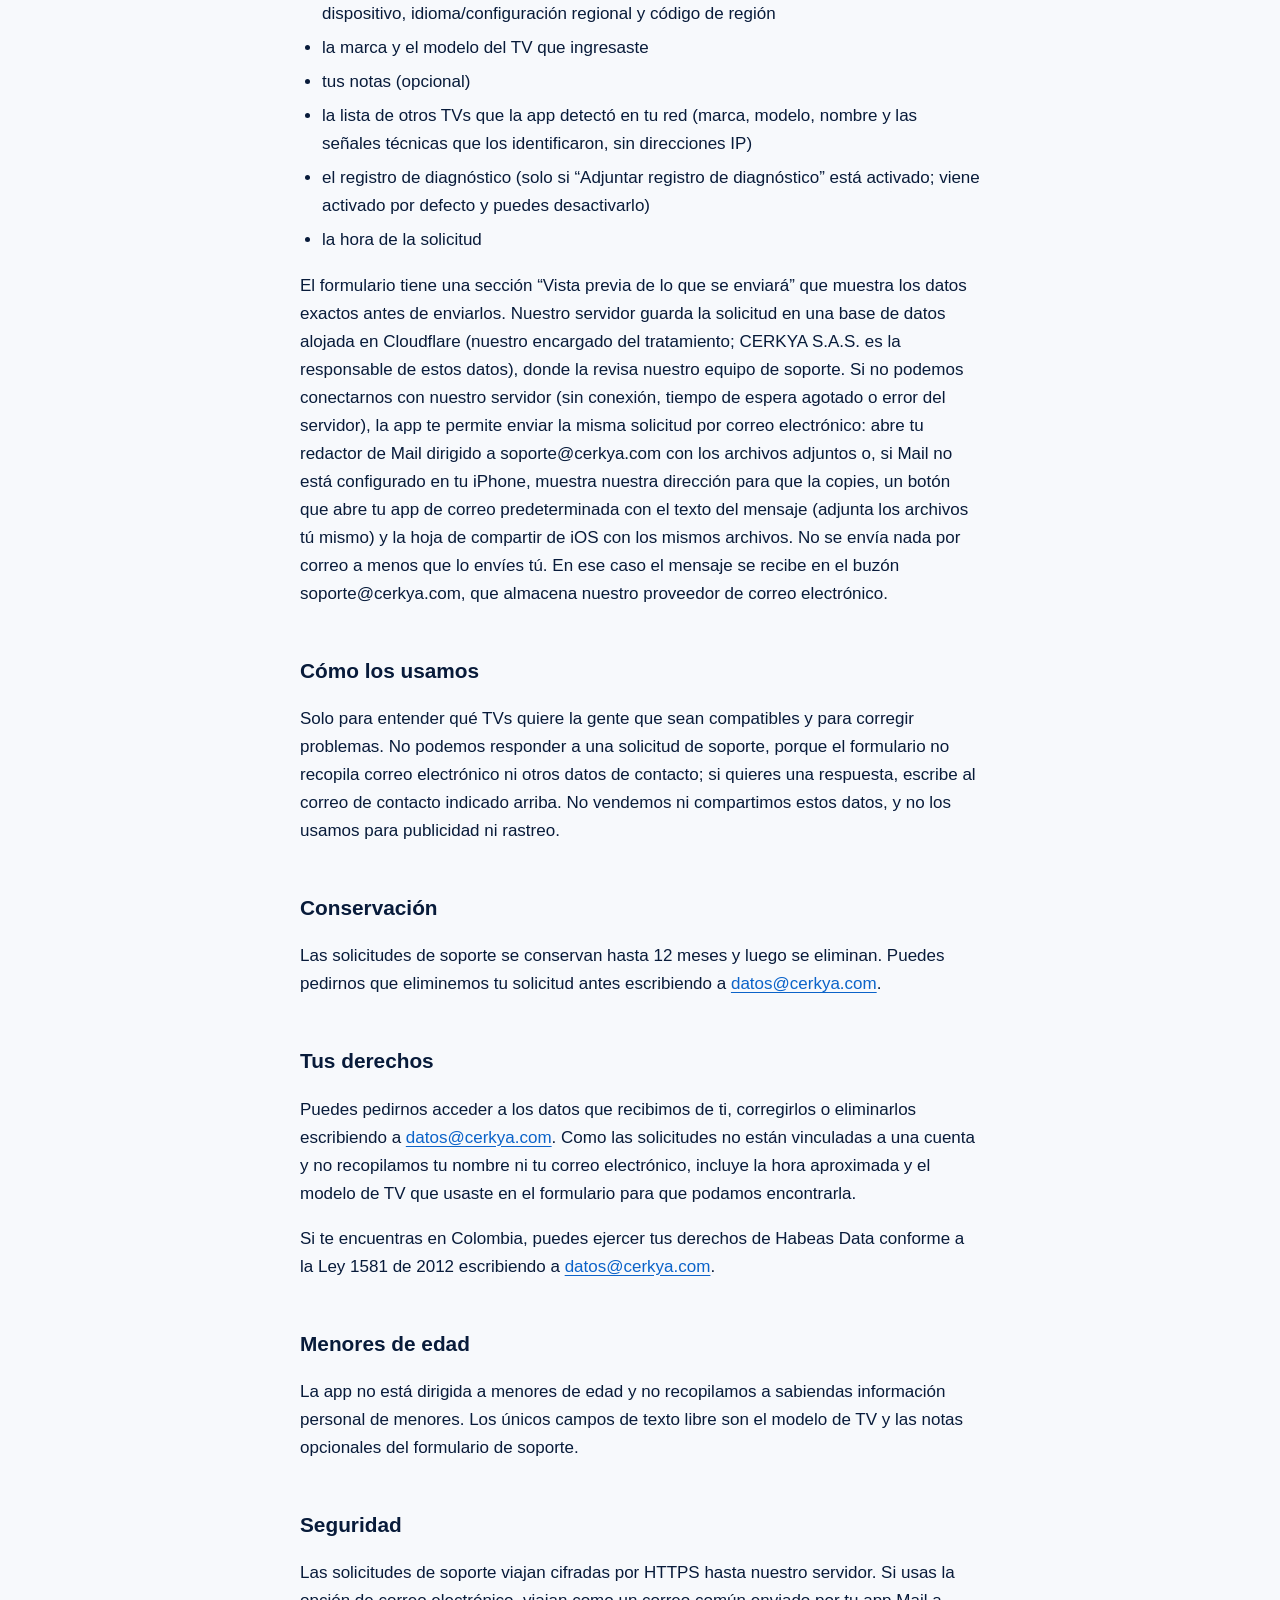
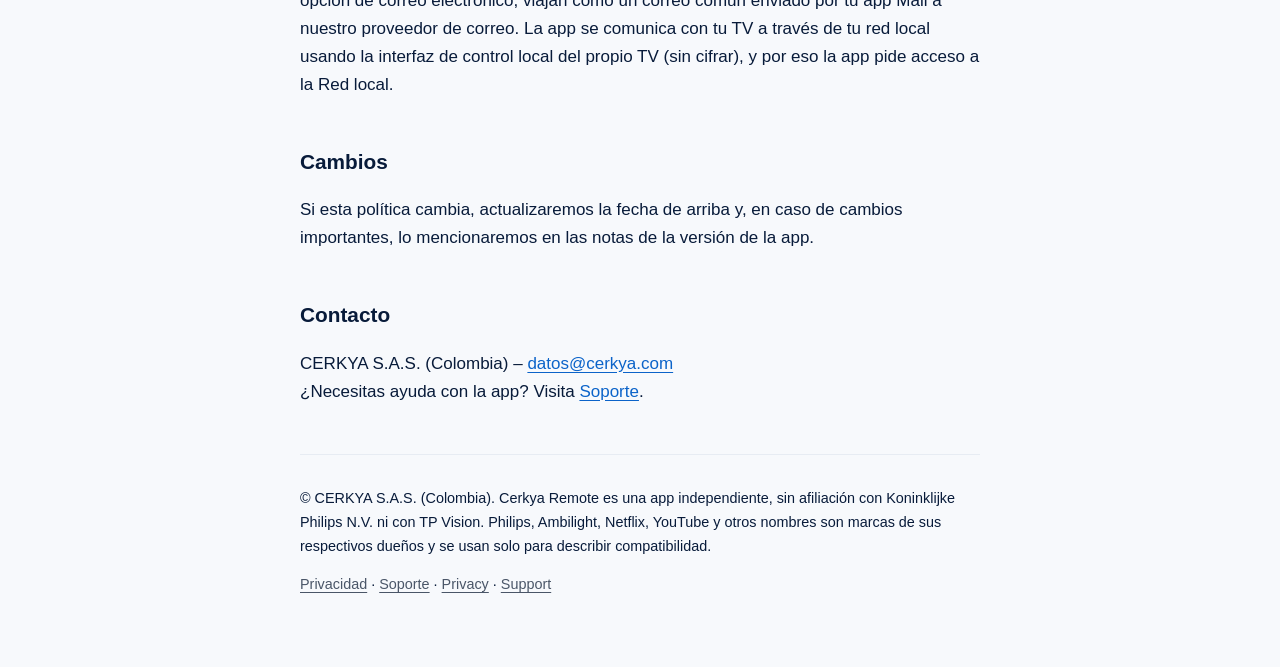
==== commit 2f0266e5: "docs: support requests are stored on our server, not forwarded by email" ====
--- a/privacy/index.html
+++ b/privacy/index.html
@@ -37,7 +37,7 @@
 <li>la lista de otros TVs que la app detectó en tu red (marca, modelo, nombre y las señales técnicas que los identificaron, sin direcciones IP)</li>
 <li>el registro de diagnóstico (solo si &ldquo;Adjuntar registro de diagnóstico&rdquo; está activado; viene activado por defecto y puedes desactivarlo)</li>
 <li>la hora de la solicitud</li></ul>
-<p>El formulario tiene una sección &ldquo;Vista previa de lo que se enviará&rdquo; que muestra los datos exactos antes de enviarlos. Nuestro servidor guarda la solicitud en una base de datos alojada en Cloudflare (nuestro encargado del tratamiento; CERKYA S.A.S. es la responsable de estos datos) y la reenvía a nuestro buzón de soporte, soporte@cerkya.com. Si no podemos conectarnos con nuestro servidor (sin conexión, tiempo de espera agotado o error del servidor), la app te permite enviar la misma solicitud por correo electrónico: abre tu redactor de Mail dirigido a soporte@cerkya.com con los archivos adjuntos o, si Mail no está configurado en tu iPhone, muestra nuestra dirección para que la copies, un botón que abre tu app de correo predeterminada con el texto del mensaje (adjunta los archivos tú mismo) y la hoja de compartir de iOS con los mismos archivos. No se envía nada por correo a menos que lo envíes tú. En ese caso el mensaje se recibe en el buzón soporte@cerkya.com, que almacena nuestro proveedor de correo electrónico.</p>
+<p>El formulario tiene una sección &ldquo;Vista previa de lo que se enviará&rdquo; que muestra los datos exactos antes de enviarlos. Nuestro servidor guarda la solicitud en una base de datos alojada en Cloudflare (nuestro encargado del tratamiento; CERKYA S.A.S. es la responsable de estos datos), donde la revisa nuestro equipo de soporte. Si no podemos conectarnos con nuestro servidor (sin conexión, tiempo de espera agotado o error del servidor), la app te permite enviar la misma solicitud por correo electrónico: abre tu redactor de Mail dirigido a soporte@cerkya.com con los archivos adjuntos o, si Mail no está configurado en tu iPhone, muestra nuestra dirección para que la copies, un botón que abre tu app de correo predeterminada con el texto del mensaje (adjunta los archivos tú mismo) y la hoja de compartir de iOS con los mismos archivos. No se envía nada por correo a menos que lo envíes tú. En ese caso el mensaje se recibe en el buzón soporte@cerkya.com, que almacena nuestro proveedor de correo electrónico.</p>
 <h2>Cómo los usamos</h2>
 <p>Solo para entender qué TVs quiere la gente que sean compatibles y para corregir problemas. No podemos responder a una solicitud de soporte, porque el formulario no recopila correo electrónico ni otros datos de contacto; si quieres una respuesta, escribe al correo de contacto indicado arriba. No vendemos ni compartimos estos datos, y no los usamos para publicidad ni rastreo.</p>
 <h2>Conservación</h2>
